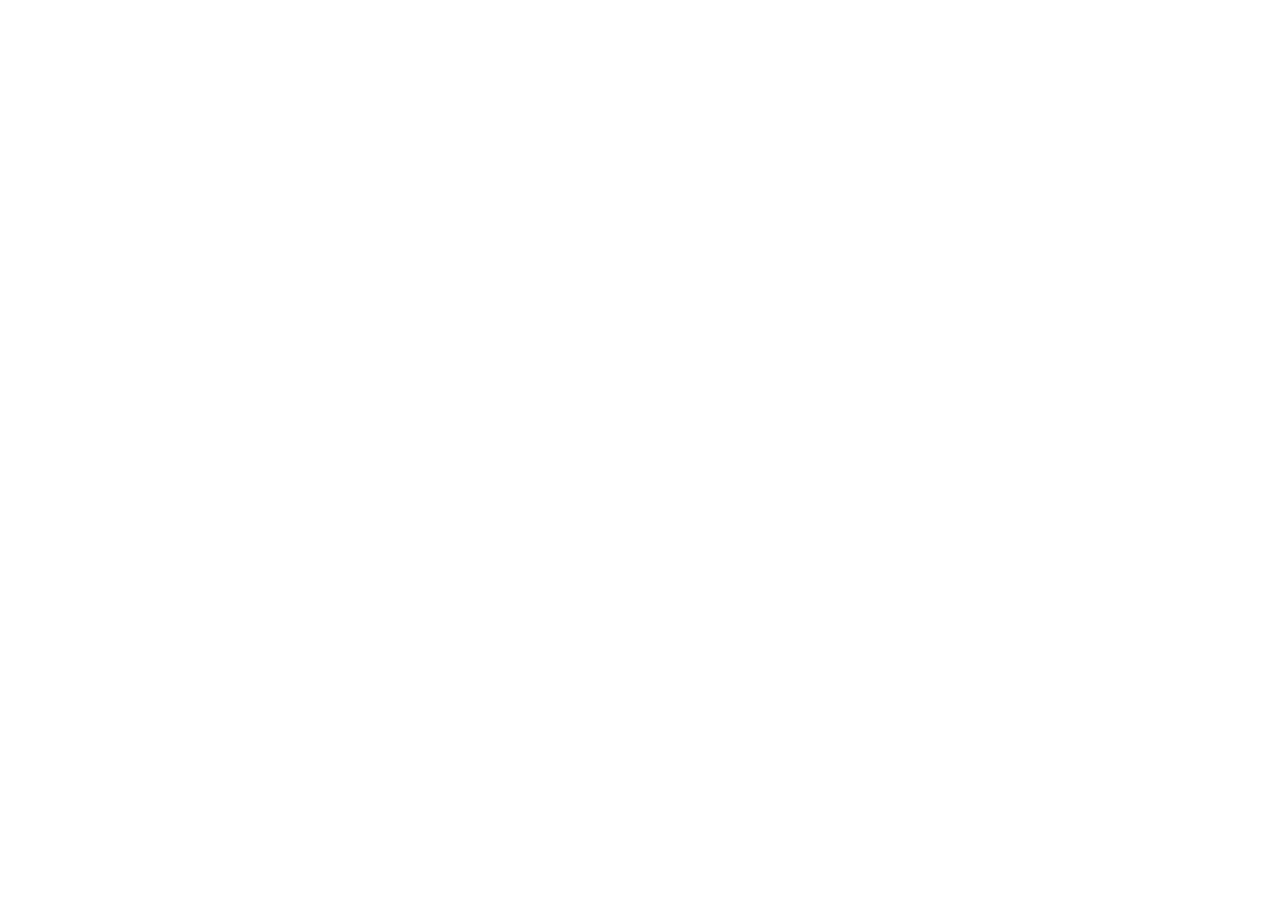
==== public/drinks.html @ e46f94e8 "Passos finais" ====
<!DOCTYPE html>
<html lang="en">
<head>
    <meta charset="UTF-8">
    <meta name="viewport" content="width=device-width, initial-scale=1.0">
    <link rel="stylesheet" href="drinks.css">
    <title>Document</title>
</head>
<body>
    
</body>
</html>
---- public/drinks.css ----
* {
    margin: 0;
    padding: 0;
    box-sizing: border-box;
    font-family: "Montserrat", sans-serif;
}
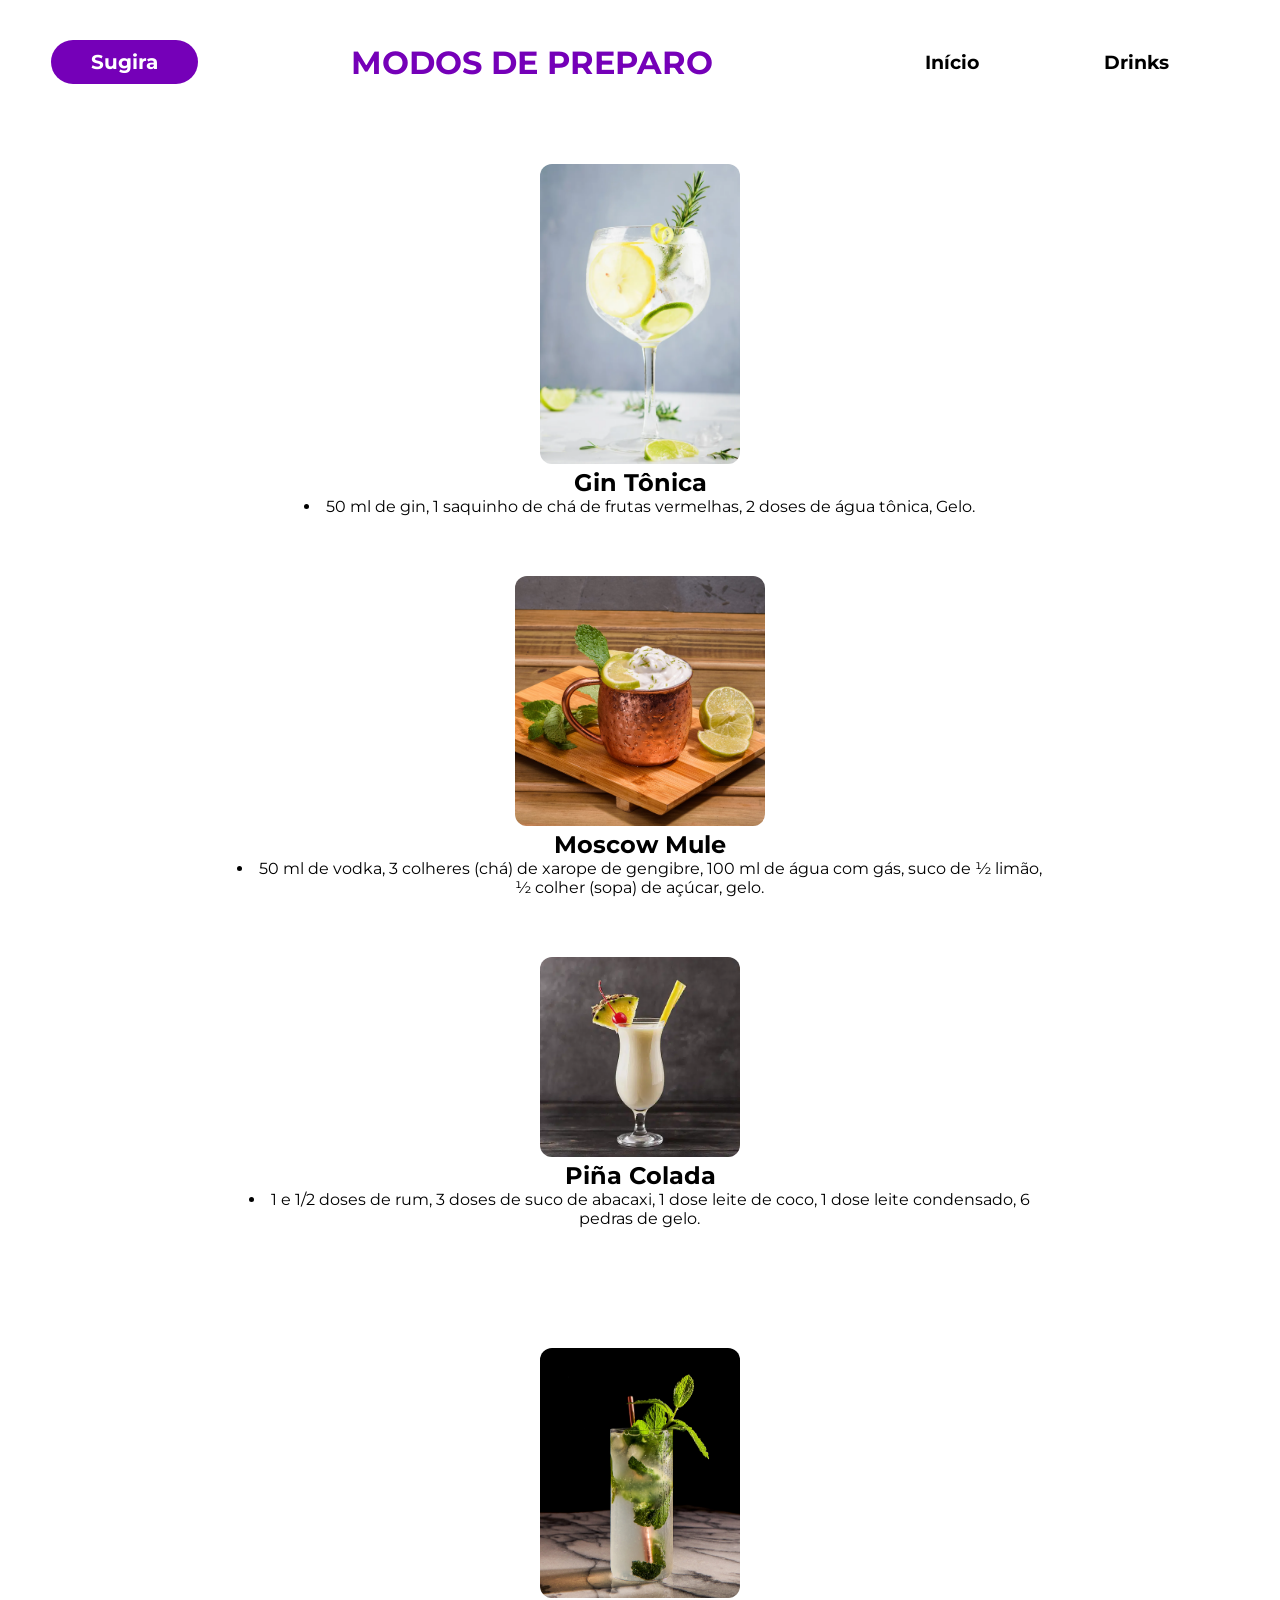
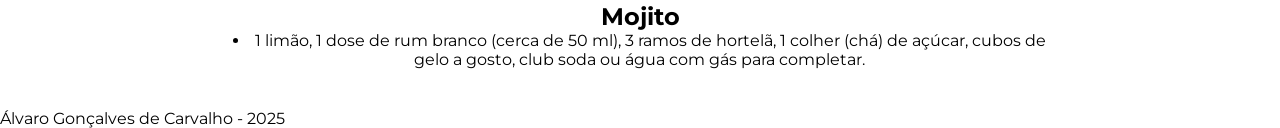
==== commit 815498bb: "Trabalho concluído" ====
--- a/public/drinks.html
+++ b/public/drinks.html
@@ -1,12 +1,118 @@
 <!DOCTYPE html>
 <html lang="en">
+
 <head>
     <meta charset="UTF-8">
     <meta name="viewport" content="width=device-width, initial-scale=1.0">
     <link rel="stylesheet" href="drinks.css">
-    <title>Document</title>
+    <link rel="preconnect" href="https://fonts.googleapis.com">
+    <link rel="preconnect" href="https://fonts.gstatic.com" crossorigin>
+    <link href="https://fonts.googleapis.com/css2?family=Montserrat:ital,wght@0,100..900;1,100..900&display=swap"
+        rel="stylesheet">
+    <title>Drinks</title>
 </head>
+
 <body>
-    
+    <header>
+        <div class="titulozin">
+            <div class="pesquisa">
+
+                <div class="btn-contato">
+                    <a href="https://api.whatsapp.com/qr/OTZYBGPVHDO6G1?autoload=1&app_absent=0"></a>
+                    <button>Sugira</button>
+                </div>
+                <h1 class="titulonav">MODOS DE PREPARO</h1>
+                <div>
+                    <nav class="nav">
+                        <ul>
+                            <h3>
+                                <li><a href="index.html">Início</a></li>
+                                <li><a href="drinks">Drinks</a></li>
+                            </h3>
+                        </ul>
+                    </nav>
+                </div>
+            </div>
+        </div>
+    </header>
+    <main>
+        <section class="bebidas" id="drinks">
+            <div class="interface">
+                <div class="img-gin">
+                    <div class="flex">
+                    </div>
+                    <img src="imgs/gin_tonica.webp" alt="Gin Tônica">
+                    <h2>Gin Tônica</h2>
+                    <div class="text-imagem">
+                        <li class="prepgin">
+                            50 ml de gin, 
+                            1 saquinho de chá de frutas vermelhas, 
+                            2 doses de água tônica, 
+                            Gelo.
+                        </li>
+                    </div>
+                </div>
+            </div>
+            <div class="img-mule">
+                <div class="flex">
+                </div>
+                <img src="imgs/moscow_mule.avif" alt="Moscow Mule">
+                <h2>Moscow Mule</h2>
+                <div class="text-imagem">
+                    <li class="prepmule">
+                        50 ml de vodka, 
+                        3 colheres (chá) de xarope de gengibre, 
+                        100 ml de água com gás, 
+                        suco de ½ limão, 
+                        ½ colher (sopa) de açúcar, 
+                        gelo.
+                    </li>
+                </div>
+            </div>
+
+            </div>
+            </div>
+            <div class="img-pina">
+                <div class="flex">
+                </div>
+                <img src="imgs/pina_colada.webp" alt="Piña Colada">
+                <h2>Piña Colada</h2>
+                <div class="text-imagem">
+                    <li class="preppina">
+                        1 e 1/2 doses de rum, 
+                        3 doses de suco de abacaxi, 
+                        1 dose leite de coco, 
+                        1 dose leite condensado, 
+                        6 pedras de gelo.
+                    </li>
+                </div>
+            </div>
+            <div class="btn-bebida">
+            </div>
+            </div>
+            </div>
+            <div class="img-mojito">
+                <div class="flex">
+                </div>
+                <img src="imgs/mojito.webp" alt="Mojito">
+                <h2>Mojito</h2>
+                <div class="text-imagem">
+                    <li class="prepmojito">
+                        1 limão, 
+                        1 dose de rum branco (cerca de 50 ml), 
+                        3 ramos de hortelã, 
+                        1 colher (chá) de açúcar, 
+                        cubos de gelo a gosto, 
+                        club soda ou água com gás para completar.
+                    </li>
+                </div>
+            </div>
+
+        </section>
+    </main>
+    <footer>
+        Álvaro Gonçalves de Carvalho - 2025
+    </footer>
 </body>
+
 </html>
--- a/public/drinks.css
+++ b/public/drinks.css
@@ -4,3 +4,94 @@
     box-sizing: border-box;
     font-family: "Montserrat", sans-serif;
 }
+header {
+    padding: 40px 4%;
+}
+
+header h1 {
+    color: #7500b8;
+}
+
+.pesquisa {
+
+    display: flex;
+    align-items: center;
+    justify-content: space-between;
+}
+
+header a {
+    color: black;
+    text-decoration: none;
+}
+
+header ul {
+    list-style-type: none;
+    display: flex;
+}
+
+header nav ul li {
+    display: inline-block;
+    padding: 0 60px;
+
+}
+
+header .btn-contato button {
+    padding: 10px 40px;
+    font-size: 20px;
+    font-weight: 700;
+    background-color: #7500b8;
+    border: 0;
+    border-radius: 35px;
+    cursor: pointer;
+    color: white;
+}
+
+header .btn-contato button :hover {
+    box-shadow: 0px 0px 8px #7500b8;
+}
+
+main .img-gin img {
+    width: 200px;
+    height: auto;
+    border-radius: 12px;
+}
+
+main .img-mule img {
+    width: 250px;
+    height: auto;
+    border-radius: 12px;
+}
+
+main .img-pina img {
+    width: 200px;
+    height: auto;
+    border-radius: 12px;
+}
+
+main .img-mojito img {
+    width: 200px;
+    height: auto;
+    border-radius: 12px;
+}
+
+main {
+    padding: 40px 4%;
+}
+
+.bebidas {
+    display: flex;
+    gap: 60px;
+    text-align: center;
+    flex-direction: column;
+}
+
+
+main .prepgin, .prepmule, .preppina, .prepmojito {
+    flex-direction: column;
+    max-width: 70%;
+    margin: 0 auto;
+}
+
+footer {
+    color: black;
+}
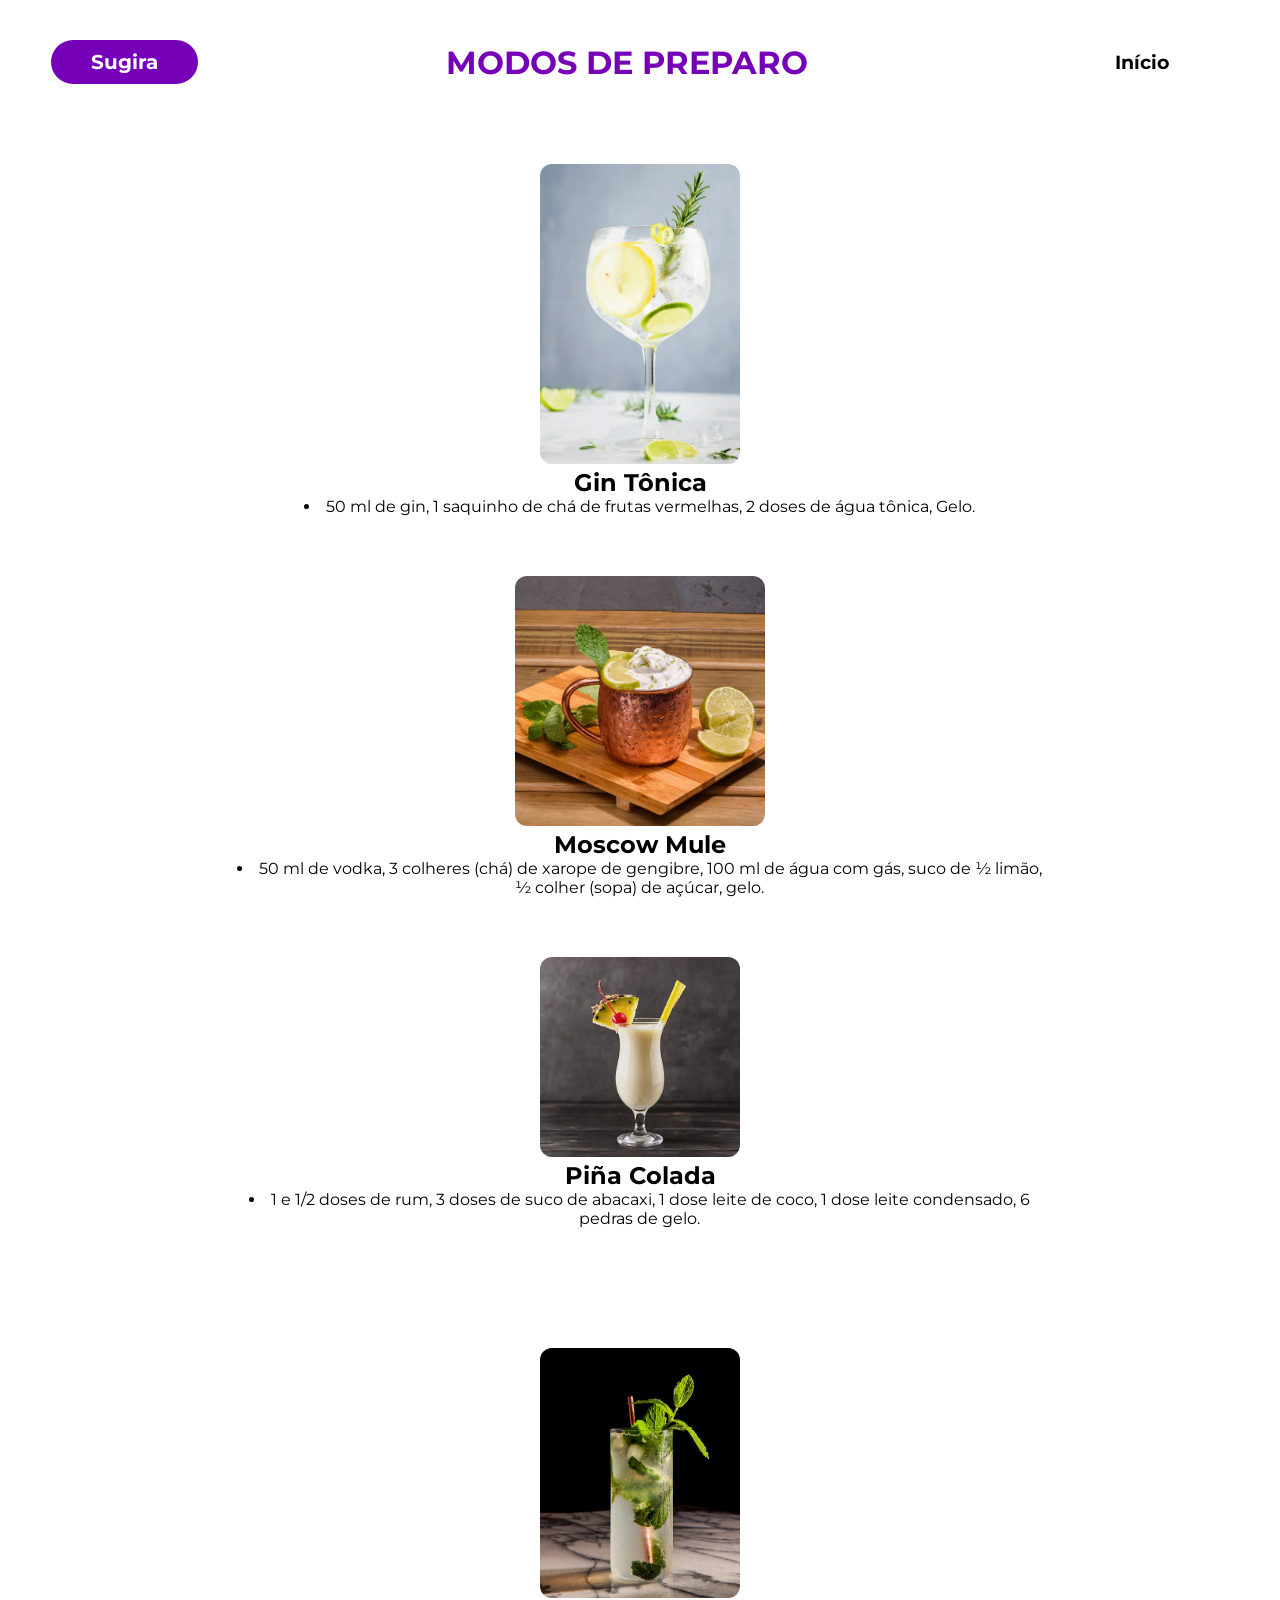
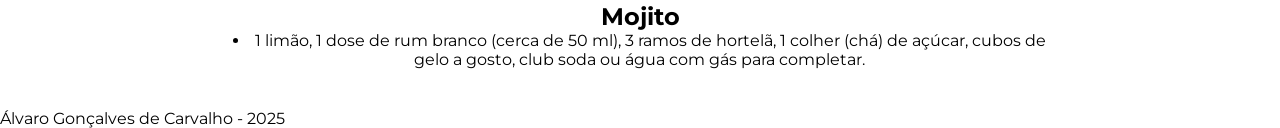
==== commit de8e9baa: "Trabalho finalizado" ====
--- a/public/drinks.html
+++ b/public/drinks.html
@@ -27,7 +27,6 @@
                         <ul>
                             <h3>
                                 <li><a href="index.html">Início</a></li>
-                                <li><a href="drinks">Drinks</a></li>
                             </h3>
                         </ul>
                     </nav>
